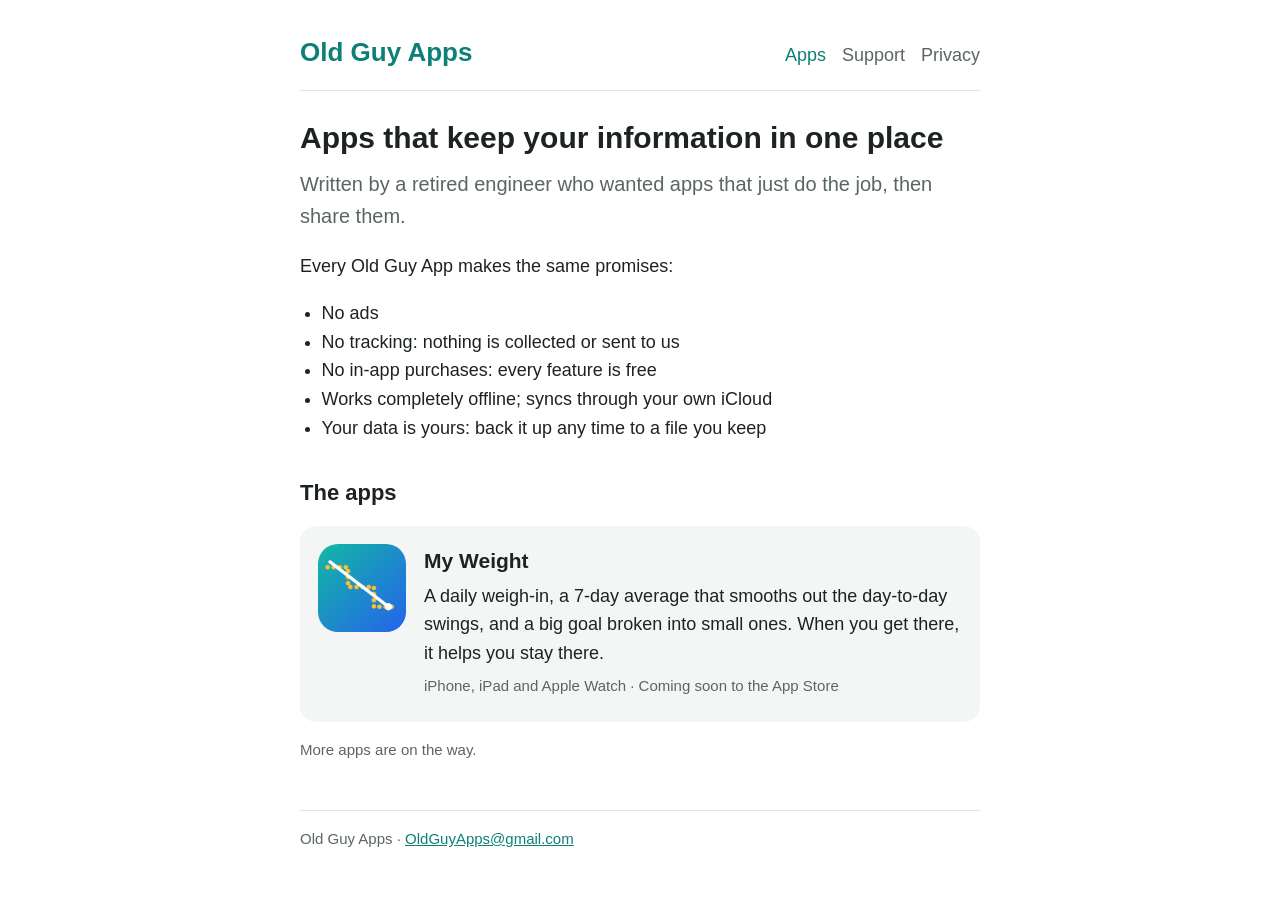
==== index.html @ 94e25611 "Add files via upload" ====
<!doctype html>
<html lang="en">
<head>
<meta charset="utf-8">
<meta name="viewport" content="width=device-width, initial-scale=1">
<title>Old Guy Apps</title>
<meta name="description" content="Simple, complete iPhone and iPad apps. No ads, no tracking, no in-app purchases.">
<link rel="stylesheet" href="style.css">
</head>
<body>
<main>
<header>
  <a class="brand" href="index.html">Old Guy Apps</a>
  <nav><a href="index.html" aria-current="page">Apps</a><a href="support.html">Support</a><a href="privacy.html">Privacy</a></nav>
</header>

<h1>Apps that keep your information in one place</h1>
<p class="lead">Written by a retired engineer who wanted apps that just do the job, then share them.</p>

<p>Every Old Guy App makes the same promises:</p>
<ul class="promises">
  <li>No ads</li>
  <li>No tracking: nothing is collected or sent to us</li>
  <li>No in-app purchases: every feature is free</li>
  <li>Works completely offline; syncs through your own iCloud</li>
  <li>Your data is yours: back it up any time to a file you keep</li>
</ul>

<h2>The apps</h2>

<div class="app">
  <img src="images/my-weight.png" alt="My Weight icon">
  <div>
    <h3>My Weight</h3>
    <p>A daily weigh-in, a 7-day average that smooths out the day-to-day swings, and a big goal broken into small ones. When you get there, it helps you stay there.</p>
    <p class="small">iPhone, iPad and Apple Watch · <!-- APP STORE LINK: replace this comment with <a href="...">App Store</a> once released -->Coming soon to the App Store</p>
  </div>
</div>

<p class="small">More apps are on the way.</p>

<!-- TIP JAR: once the Ko-fi page exists, replace this comment with:
<h2>Say thanks</h2>
<p>The apps are free and always will be. If one of them helps you and you'd like to chip in toward the costs, you can <a href="https://ko-fi.com/oldguyapps">leave a tip</a>. Completely optional, and it changes nothing in the apps.</p>
-->

<footer>Old Guy Apps · <a href="mailto:OldGuyApps@gmail.com">OldGuyApps@gmail.com</a></footer>
</main>
</body>
</html>
---- style.css ----
:root {
  --teal: #0d8075;
  --text: #1d2321;
  --muted: #5b6663;
  --bg: #ffffff;
  --card: #f3f6f5;
  --line: #dde4e2;
}
@media (prefers-color-scheme: dark) {
  :root { --teal: #3fb3a6; --text: #e8eeec; --muted: #a5b0ad; --bg: #121615; --card: #1c2220; --line: #2c3431; }
}
* { box-sizing: border-box; }
body {
  margin: 0; background: var(--bg); color: var(--text);
  font: 18px/1.6 -apple-system, BlinkMacSystemFont, "Segoe UI", Roboto, Helvetica, Arial, sans-serif;
}
main { max-width: 720px; margin: 0 auto; padding: 32px 20px 64px; }
header { display: flex; align-items: baseline; justify-content: space-between; flex-wrap: wrap; gap: 8px 20px;
         border-bottom: 1px solid var(--line); padding-bottom: 16px; margin-bottom: 28px; }
header a.brand { font-size: 26px; font-weight: 700; color: var(--teal); text-decoration: none; }
nav a { margin-left: 16px; color: var(--muted); text-decoration: none; }
nav a:first-child { margin-left: 0; }
nav a:hover, nav a[aria-current] { color: var(--teal); }
h1 { font-size: 30px; line-height: 1.25; margin: 0 0 12px; }
h2 { font-size: 22px; margin: 32px 0 8px; }
a { color: var(--teal); }
.lead { color: var(--muted); font-size: 20px; margin-top: 0; }
.promises { padding-left: 1.2em; }
.app { display: flex; gap: 18px; align-items: flex-start; background: var(--card); border-radius: 16px;
       padding: 18px; margin: 16px 0; }
.app img { width: 88px; height: 88px; border-radius: 20px; flex: none; }
.app h3 { margin: 0 0 4px; font-size: 21px; }
.app p { margin: 0 0 6px; }
.small { font-size: 15px; color: var(--muted); }
footer { margin-top: 48px; border-top: 1px solid var(--line); padding-top: 16px; font-size: 15px; color: var(--muted); }
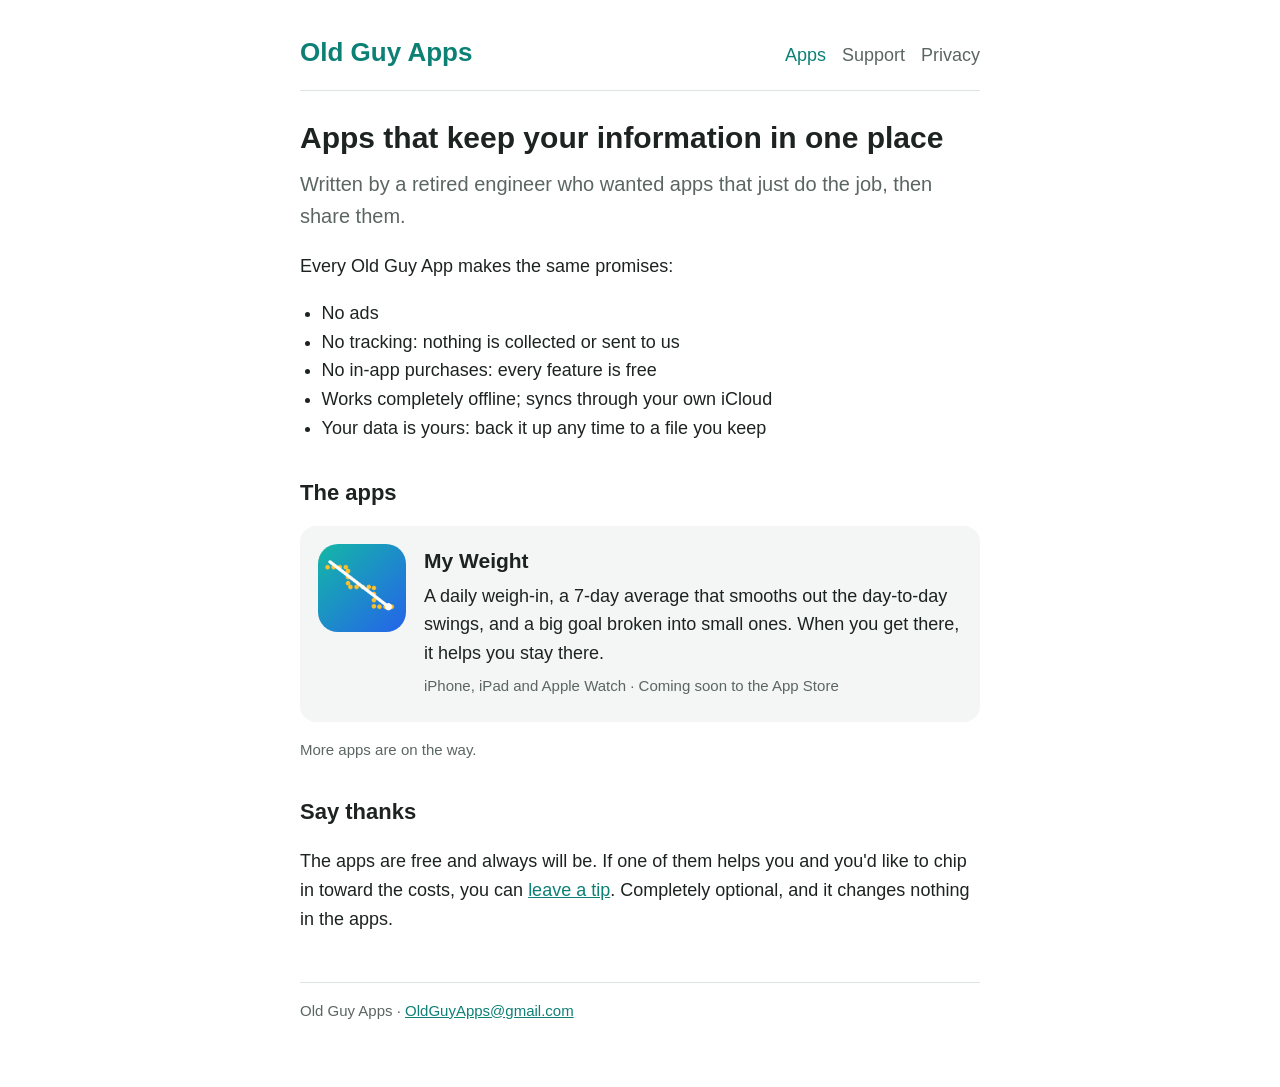
==== commit d8afdf8c: "Add files via upload" ====
--- a/index.html
+++ b/index.html
@@ -6,6 +6,8 @@
 <title>Old Guy Apps</title>
 <meta name="description" content="Simple, complete iPhone and iPad apps. No ads, no tracking, no in-app purchases.">
 <link rel="stylesheet" href="style.css">
+<link rel="icon" type="image/png" href="favicon.png">
+<link rel="apple-touch-icon" href="apple-touch-icon.png">
 </head>
 <body>
 <main>
@@ -39,10 +41,8 @@
 
 <p class="small">More apps are on the way.</p>
 
-<!-- TIP JAR: once the Ko-fi page exists, replace this comment with:
 <h2>Say thanks</h2>
 <p>The apps are free and always will be. If one of them helps you and you'd like to chip in toward the costs, you can <a href="https://ko-fi.com/oldguyapps">leave a tip</a>. Completely optional, and it changes nothing in the apps.</p>
--->
 
 <footer>Old Guy Apps · <a href="mailto:OldGuyApps@gmail.com">OldGuyApps@gmail.com</a></footer>
 </main>
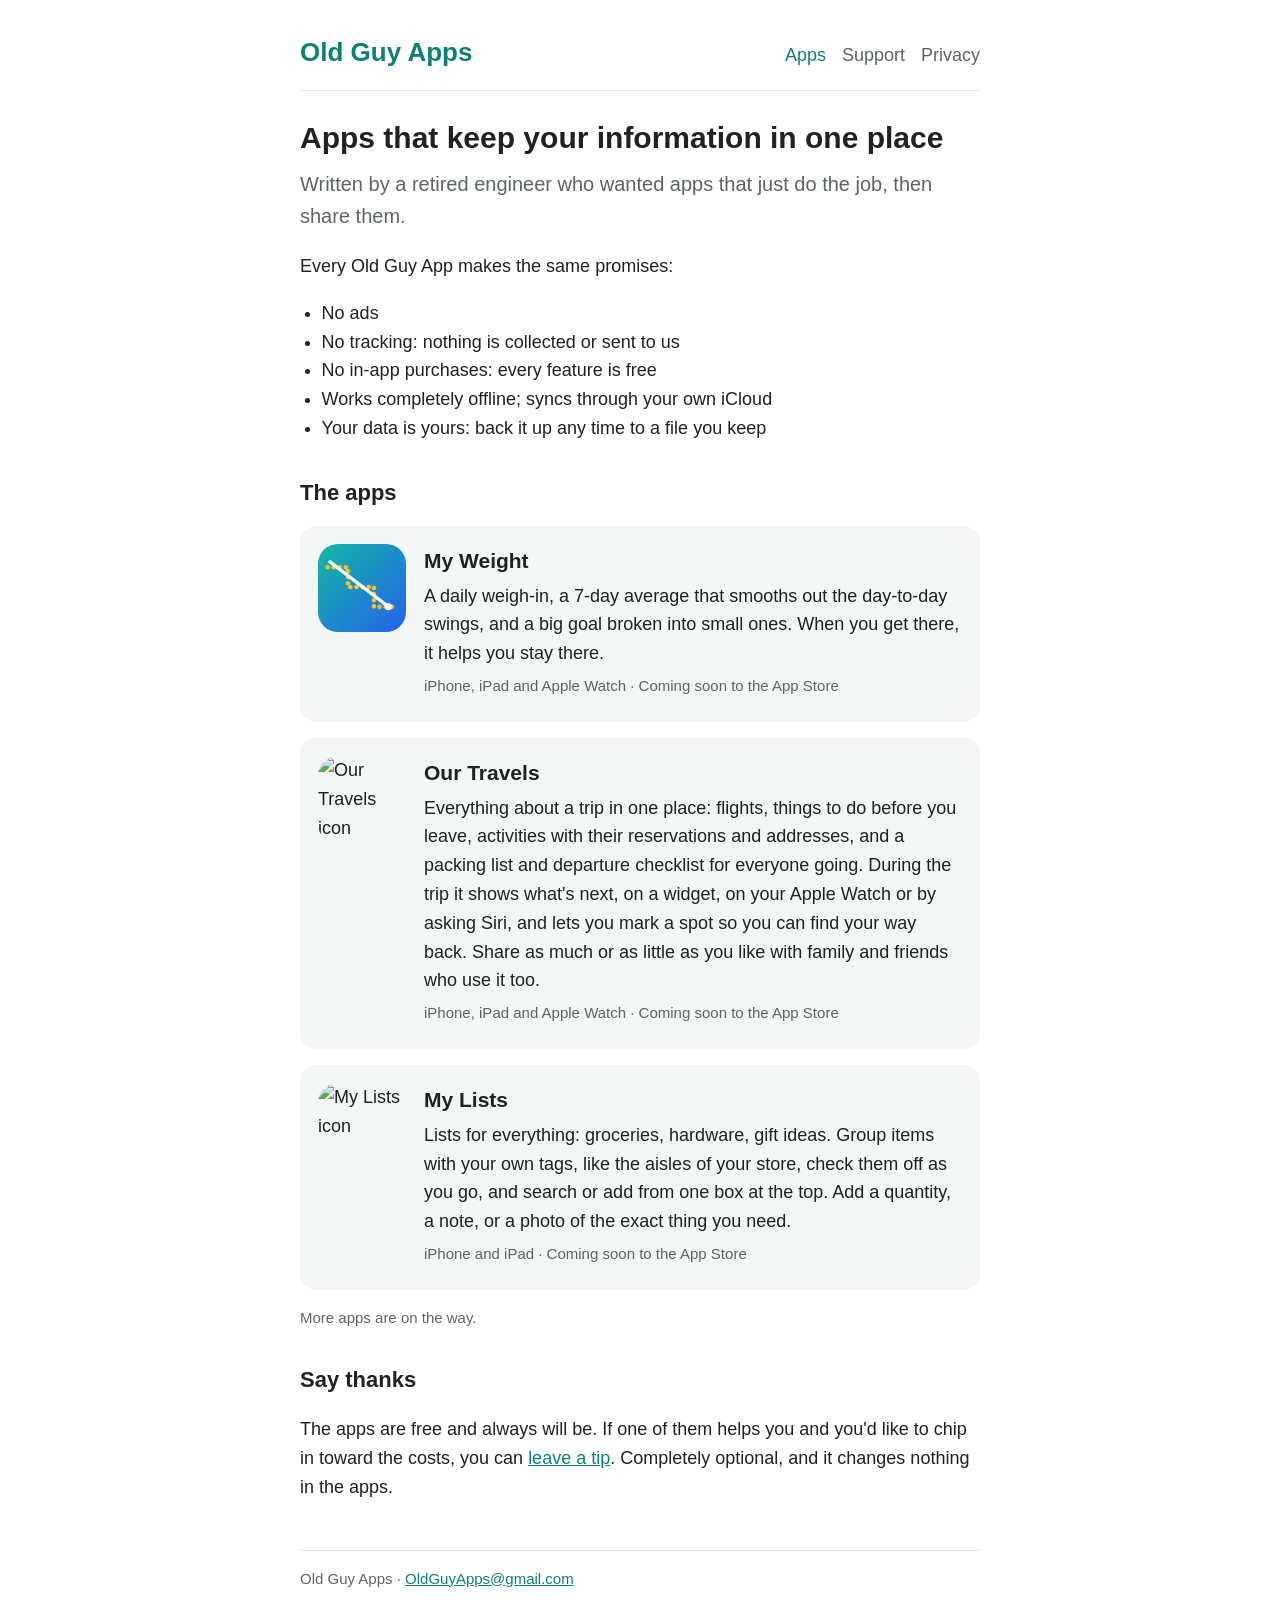
==== commit bbb40ee5: "Add files via upload Added OurTraves and My Lists" ====
--- a/index.html
+++ b/index.html
@@ -39,6 +39,24 @@
   </div>
 </div>
 
+<div class="app">
+  <img src="images/our-travels.png" alt="Our Travels icon">
+  <div>
+    <h3>Our Travels</h3>
+    <p>Everything about a trip in one place: flights, things to do before you leave, activities with their reservations and addresses, and a packing list and departure checklist for everyone going. During the trip it shows what's next, on a widget, on your Apple Watch or by asking Siri, and lets you mark a spot so you can find your way back. Share as much or as little as you like with family and friends who use it too.</p>
+    <p class="small">iPhone, iPad and Apple Watch · <!-- APP STORE LINK: replace this comment with <a href="...">App Store</a> once released -->Coming soon to the App Store</p>
+  </div>
+</div>
+
+<div class="app">
+  <img src="images/my-lists.png" alt="My Lists icon">
+  <div>
+    <h3>My Lists</h3>
+    <p>Lists for everything: groceries, hardware, gift ideas. Group items with your own tags, like the aisles of your store, check them off as you go, and search or add from one box at the top. Add a quantity, a note, or a photo of the exact thing you need.</p>
+    <p class="small">iPhone and iPad · <!-- APP STORE LINK: replace this comment with <a href="...">App Store</a> once released -->Coming soon to the App Store</p>
+  </div>
+</div>
+
 <p class="small">More apps are on the way.</p>
 
 <h2>Say thanks</h2>
